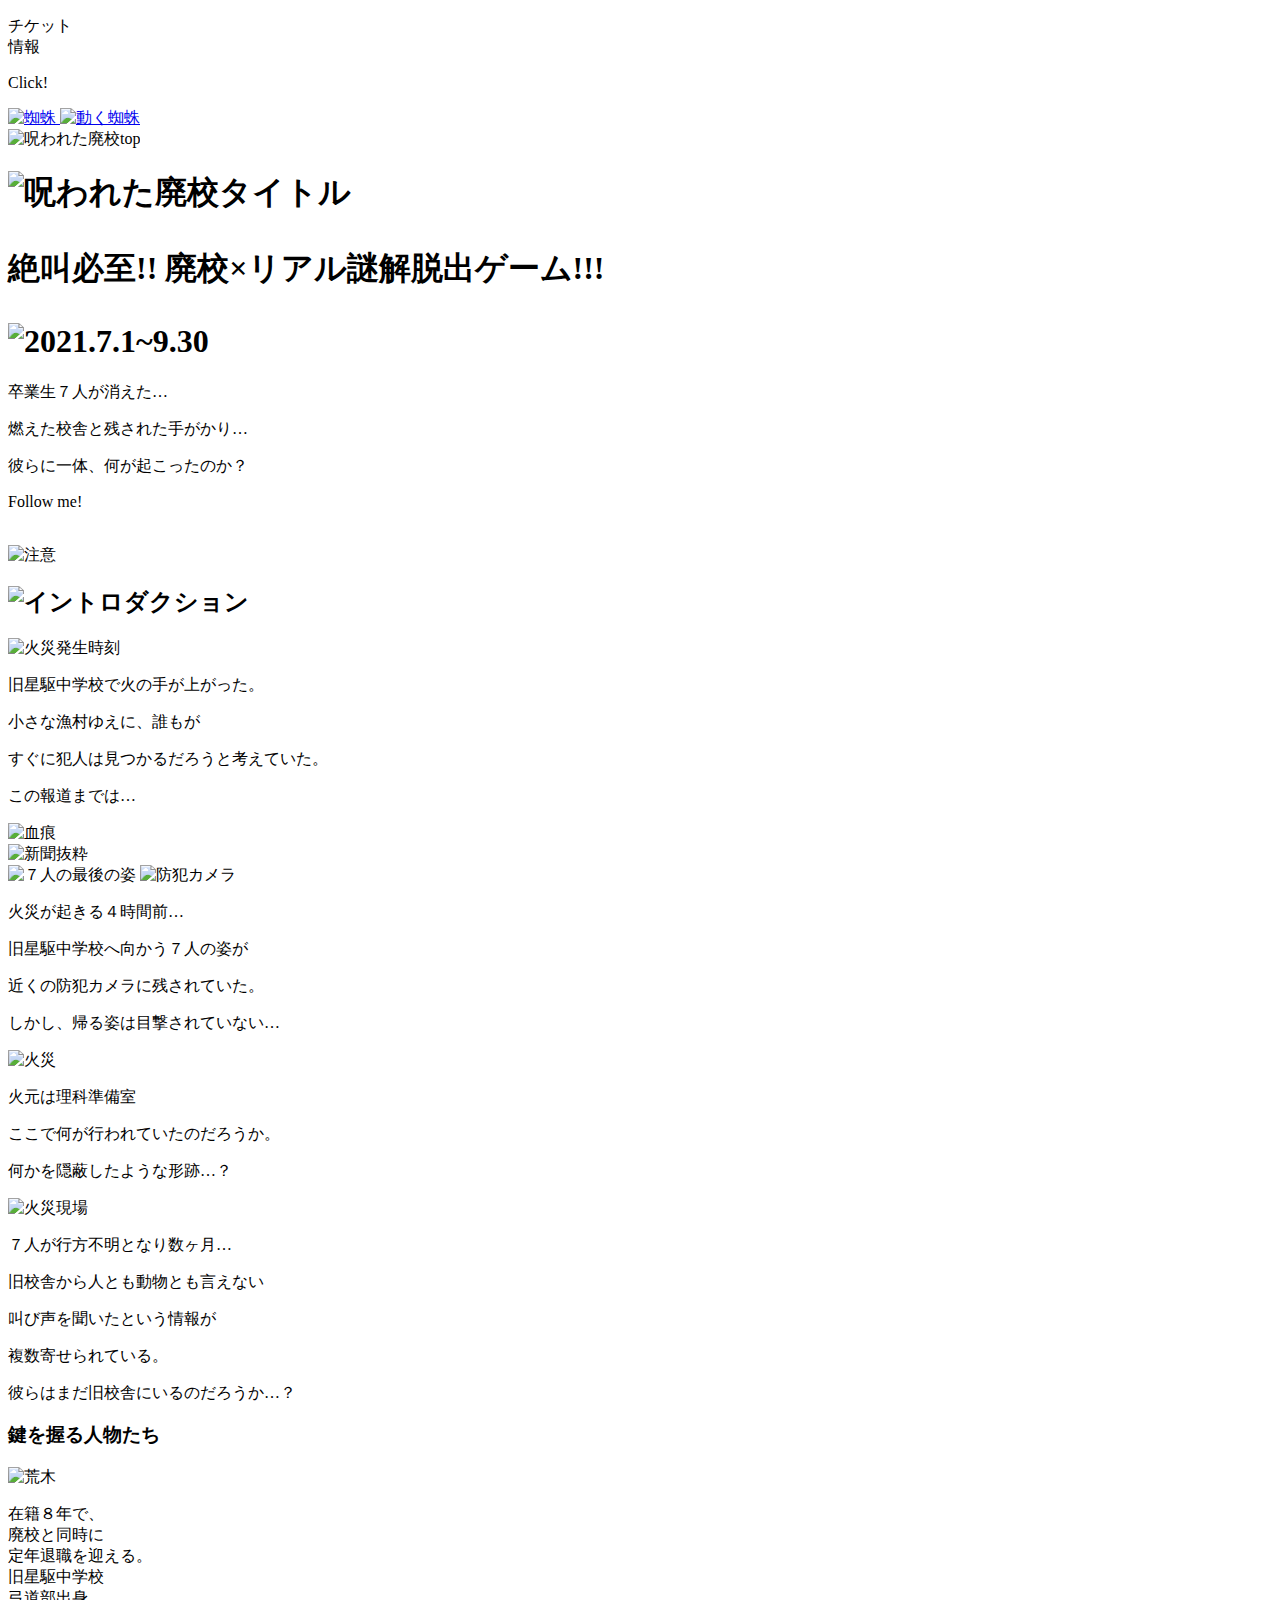
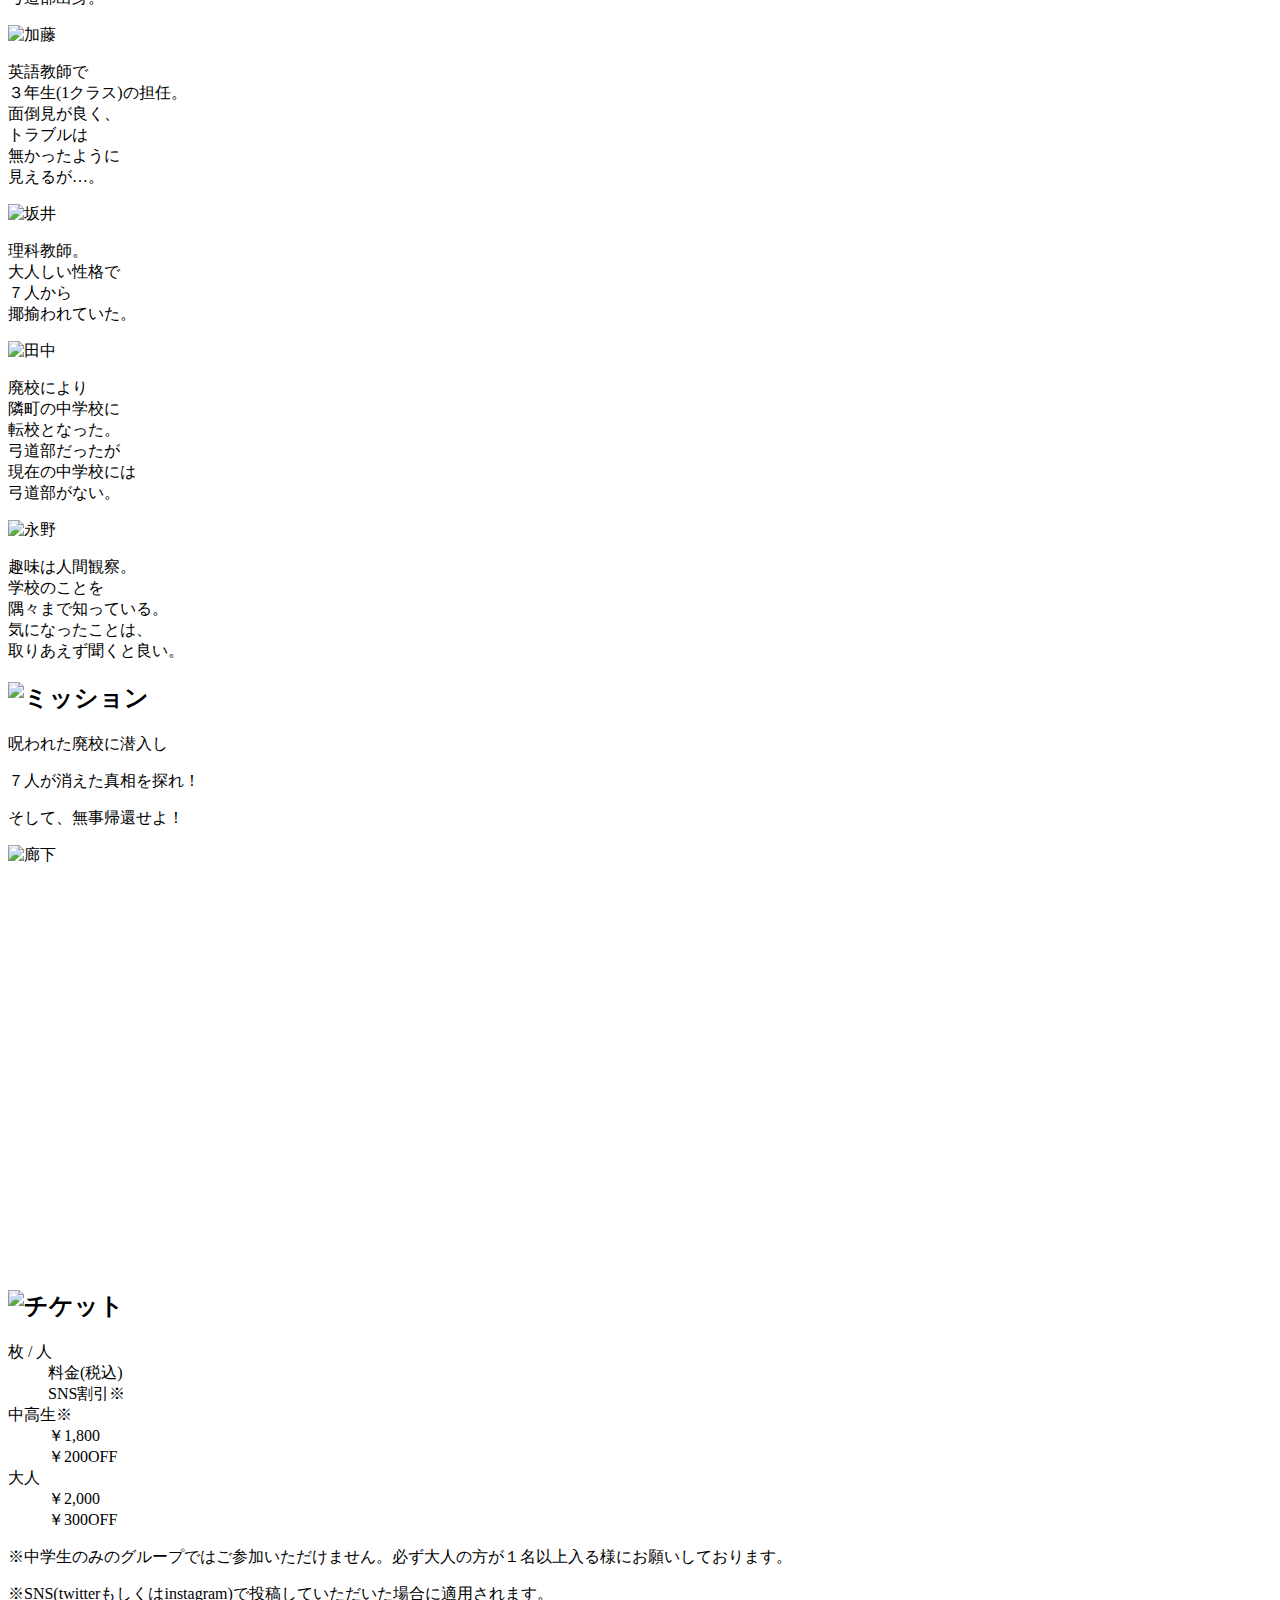
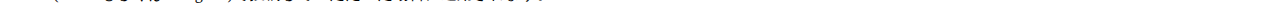
==== index.html @ 369e840b "Create index.html" ====
<!DOCTYPE html>
<html lang="ja">
  <head>
    <meta charset="utf-8" />
    <title>呪われた廃校</title>
    <meta
      name="description"
      content="絶叫必至!! 廃校×リアル謎解脱出ゲーム!!!『呪われた廃校』"
    />
    <meta name="viewport" content="width=device-width, initial-scale=1" />
    <link rel="shortcut icon" href="img/norohai_favicon.png">
    <link rel="stylesheet" href="stylesheet.css" />
    <link rel="preconnect" href="https://fonts.googleapis.com">
    <link rel="preconnect" href="https://fonts.gstatic.com" crossorigin>
    <link href="https://fonts.googleapis.com/css2?family=New+Tegomin&display=swap" rel="stylesheet">
  </head>

  <body>
    <div class="spider_wrapper">
      <div class="spider_text">
        <p class="circle">チケット<br>情報</p>
        <p class="click">Click!</p>
      </div>
      <a href="#ticket" class="spider_btn">
        <img src="img/spider2.gif" class="spider_gif1" alt="蜘蛛">
        <img src="img/spider.gif" class="spider_gif2" alt="動く蜘蛛">
      </a>
    </div>

    <header>
      <img src="img/school.png" alt="呪われた廃校top">
      <div class="header_wrapper">
        <div class="title_wrapper">
          <h1 class="title">
          <img src="img/title@2x.png" alt="呪われた廃校タイトル">
          <p class="copy">絶叫必至!! 廃校×リアル謎解脱出ゲーム!!!</p>
          <img class="date_and_time" src="img/nichiji.png" alt="2021.7.1~9.30">
          </h1>
          <div class="subcopy_wrapper">
            <p class="vertical header_p header_p1"><span class="vw20">卒</span>業生<span class="vw20 buruburu">７人</span>が消えた…</p>
            <p class="vertical header_p header_p2"><span class="vw20">燃</span>えた<span class="buruburu">校舎</span>と残された<span class="vw20 buruburu">手</span><span class="buruburu_yoko">がかり…</span></p>
            <p class="vertical header_p header_p3">彼らに<span class="vw20">一体</span>、<span class="buruburu">何</span>が<span class="vw20">起</span>こったのか？</p>
          </div>
        </div>
        <div class="nav_sns">
          <p class="vertical">Follow me!</p>
          <a href="#"><img class="sns_icon" src="img/insta_gray.png" alt=""></a>
          <a href="#"><img class="sns_icon" s src="img/Plan de travail 1.png" alt=""></a>
        </div>
      </div>
    </header>

    <section>
        <div class="introduction">
          <img class="attention" src="img/attention.png" alt="注意">
          <h2><img src="img/introduction.png" alt="イントロダクション"></h2>
          
          <div class="introduction_inner">
            <img class="time" src="img/jikoku.png" alt="火災発生時刻">
            <p class="vertical intro_p intro_p1 red">旧星駆中学校で火の手が上がった。</p>
            <p class="vertical intro_p intro_p2 red">小さな漁村ゆえに、誰もが</p>
            <p class="vertical intro_p intro_p3 red">すぐに犯人は見つかるだろうと考えていた。</p>
            <p class="vertical intro_p intro_p4 red">この報道までは…</p>
            <img class="blood" src="img/chi.png" alt="血痕">
          </div>

          <img class="newspaper" src="img/shinbun.png" alt="新聞抜粋">

          <div class="introduction_inner2">
            <div class="camera">
              <div  class="camera_img">
                <img class="camera1" src="img/kage.png" alt="７人の最後の姿">
                <img class="camera2" src="img/camera.png" alt="防犯カメラ">
              </div>
              <div class="camera_text">
                <p class="vertical intro_2p intro2_p1 red">火災が起きる４時間前…</p>
                <p class="vertical intro_2p intro2_p2 red">旧星駆中学校へ向かう７人の姿が</p>
                <p class="vertical intro_2p intro2_p3 red">近くの防犯カメラに残されていた。</p>
                <p class="vertical intro_2p intro2_p4 red">しかし、帰る姿は目撃されていない…</p>
              </div>
            </div>

            <div class="kasai">
              <img src="img/kasai.png" alt="火災">
              <div class="kasai_text">
                <p class="vertical intro_2p intro3_p1 red">火元は理科準備室</p>
                <p class="vertical intro_2p intro3_p2 red">ここで何が行われていたのだろうか。</p>
                <p class="vertical intro_2p intro3_p3 red">何かを隠蔽したような形跡…？</p>
              </div>
            </div>

            <div class="kasaigenba">
              <img src="img/kasaigenba.png" alt="火災現場">
              <div class="kasaigenba_text">
                <p class="vertical intro_2p intro4_p1 red">７人が行方不明となり数ヶ月…</p>
                <p class="vertical intro_2p intro4_p2 red">旧校舎から人とも動物とも言えない</p>
                <p class="vertical intro_2p intro4_p3 red">叫び声を聞いたという情報が</p>
                <p class="vertical intro_2p intro4_p4 red">複数寄せられている。</p>
                <p class="vertical intro_2p intro4_p5 red">彼らはまだ旧校舎にいるのだろうか…？</p>
              </div>
            </div>
          </div>

          <article class="key_parson_wrapper">
            <h3 class="key_parson red">鍵を握る人物たち</h3>
            <div class="card_wrapper">
              <div class="card card1">
                <img class="card_img" src="img/araki.jpg" alt="荒木">
                <p class="card_text red">在籍８年で、<br>廃校と同時に<br>定年退職を迎える。<br>旧星駆中学校<br>弓道部出身。</p>
              </div>
              <div class="card card2">
                <img class="card_img" src="img/kato.jpg" alt="加藤">
                <p class="card_text red">英語教師で<br>３年生(1クラス)の担任。<br>面倒見が良く、<br>トラブルは<br>無かったように<br>見えるが…。</p>
              </div>
              <div class="card card3">
                <img class="card_img" src="img/sakai.jpg" alt="坂井">
                <p class="card_text red">理科教師。<br>大人しい性格で<br>７人から<br>揶揄われていた。</p>
              </div>
              <div class="card card4">
                <img class="card_img" src="img/tanaka.jpg" alt="田中">
                <p class="card_text red">廃校により<br>隣町の中学校に<br>転校となった。<br>弓道部だったが<br>現在の中学校には<br>弓道部がない。</p>
              </div>
              <div class="card card5">
                <img class="card_img" src="img/nagano.jpg" alt="永野">
                <p class="card_text red">趣味は人間観察。<br>学校のことを<br>隅々まで知っている。<br>気になったことは、<br>取りあえず聞くと良い。</p>
              </div>
            </div>
          </article>

          <div class="mission">
            <h2><img src="img/mission.png" alt="ミッション"></h2>
            <p class="red">呪われた廃校に潜入し</p>
            <p class="red">７人が消えた真相を探れ！</p>
            <p class="red">そして、無事帰還せよ！</p>
            <img class="rouka" src="img/rouka.png" alt="廊下">
          </div>

          <iframe src="https://www.google.com/maps/embed?pb=!1m18!1m12!1m3!1d6033.903226254448!2d141.10426189977196!3d40.87293606685257!2m3!1f0!2f0!3f0!3m2!1i1024!2i768!4f13.1!3m3!1m2!1s0x5f9b7ef751597a4d%3A0x22c86ed36bd58a25!2z44CSMDM5LTMxNzIg6Z2S5qOu55yM5LiK5YyX6YOh6YeO6L665Zyw55S66bOl5LqV5bmz!5e0!3m2!1sja!2sjp!4v1629980267551!5m2!1sja!2sjp" width="1980" height="400" style="border:0;" allowfullscreen="" loading="lazy"></iframe>

          <div id="ticket">
            <h2><img src="img/ticket.png" alt="チケット"></h2>
            <dl>
              <dt>枚 / 人</dt>
              <dd>料金<span class="small_text">(税込)</span></dd>
              <dd>SNS割引<span class="small_text">※</span></dd>
              <dt>中高生<span class="small_text">※</span></dt>
              <dd>￥1,800</dd>
              <dd>￥200<span class="red">OFF</span></dd>
              <dt>大人</dt>
              <dd>￥2,000</dd>
              <dd>￥300<span class="red">OFF</span></dd>
            </dl>
            <p>※中学生のみのグループではご参加いただけません。必ず大人の方が１名以上入る様にお願いしております。</p>
            <p>※SNS(twitterもしくはinstagram)で投稿していただいた場合に適用されます。</p>

            <a href="#" class="btn"></a>

          </div>


        </div>
    </section>

  </body>

  <!-- 音声ファイルの読み込み 9〜10行目にURLを指定 -->
  <audio class="sound-file" preload="auto">
    <source src="kasakasa.mp3" type="audio/mp3" />
    <source src="http://〜.wav" type="audio/wav" />
  </audio>

  <script type="text/javascript" src="audio.js"></script>

</html>
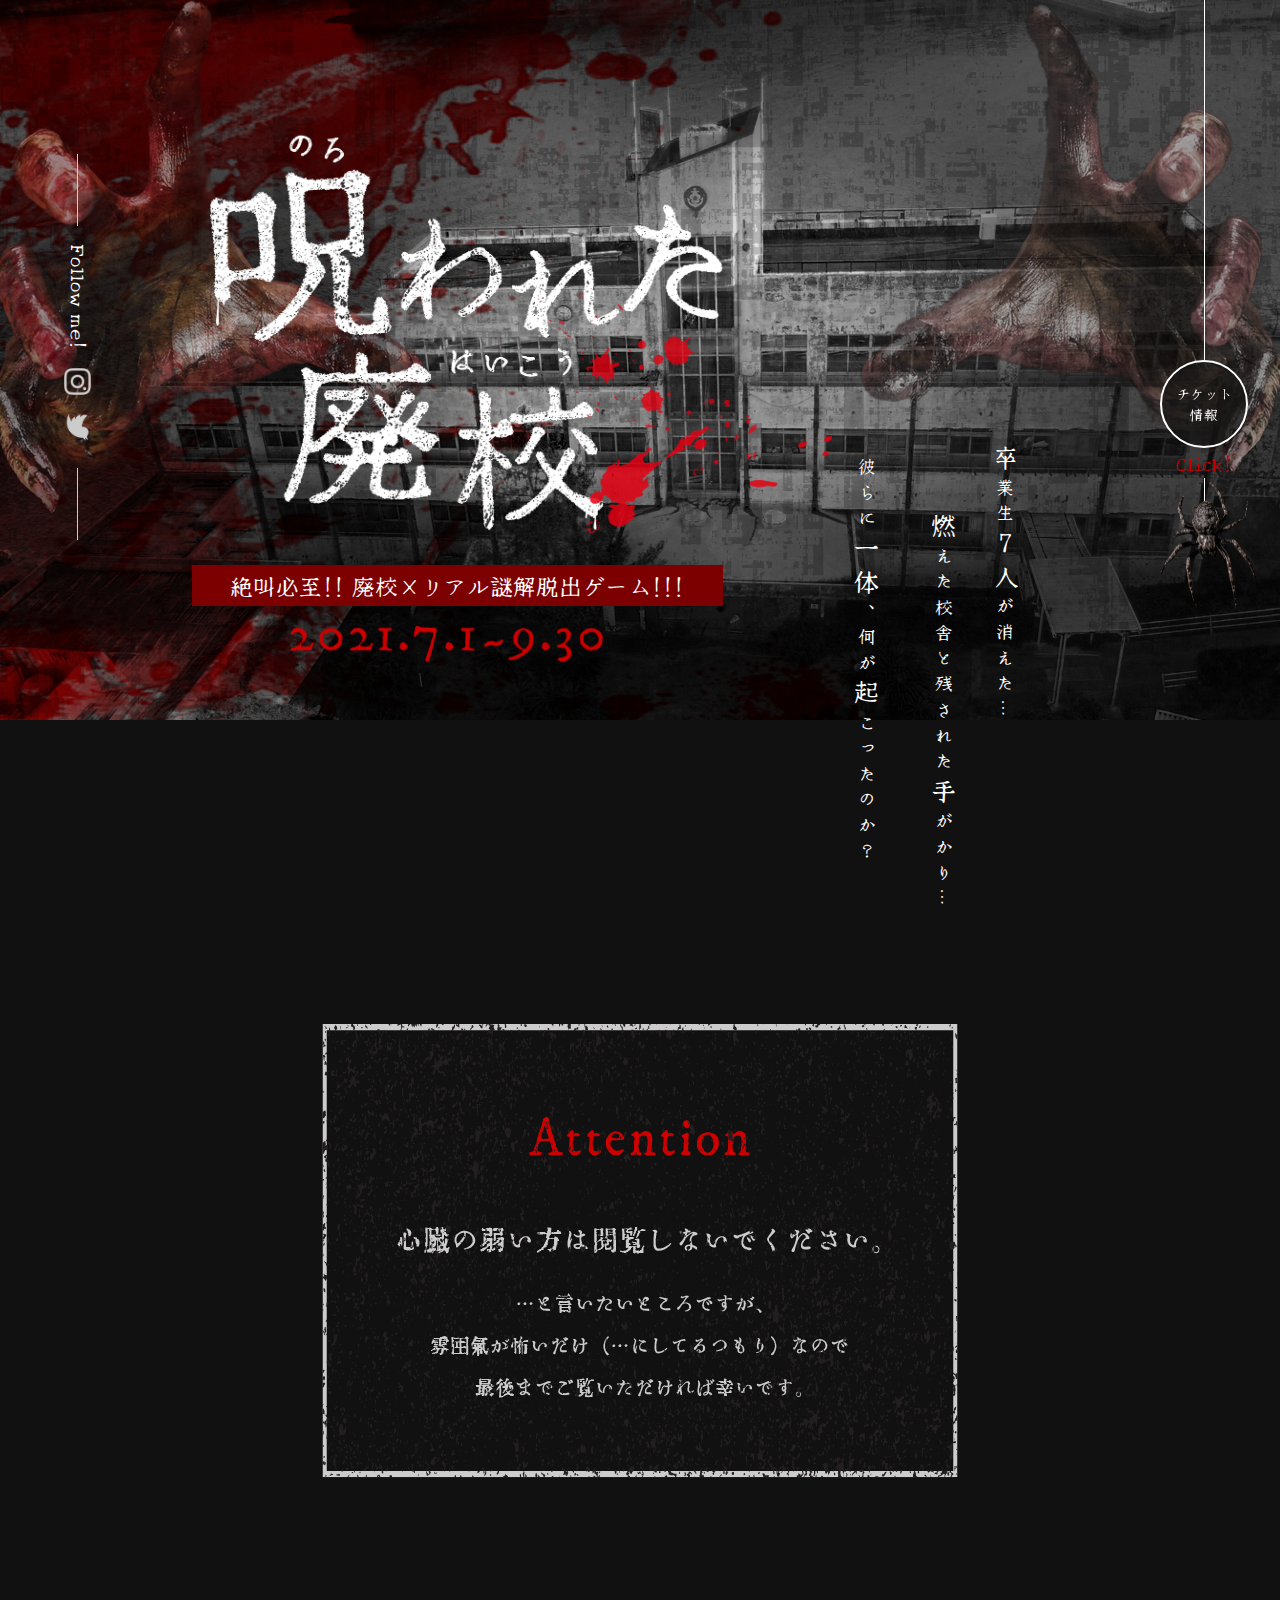
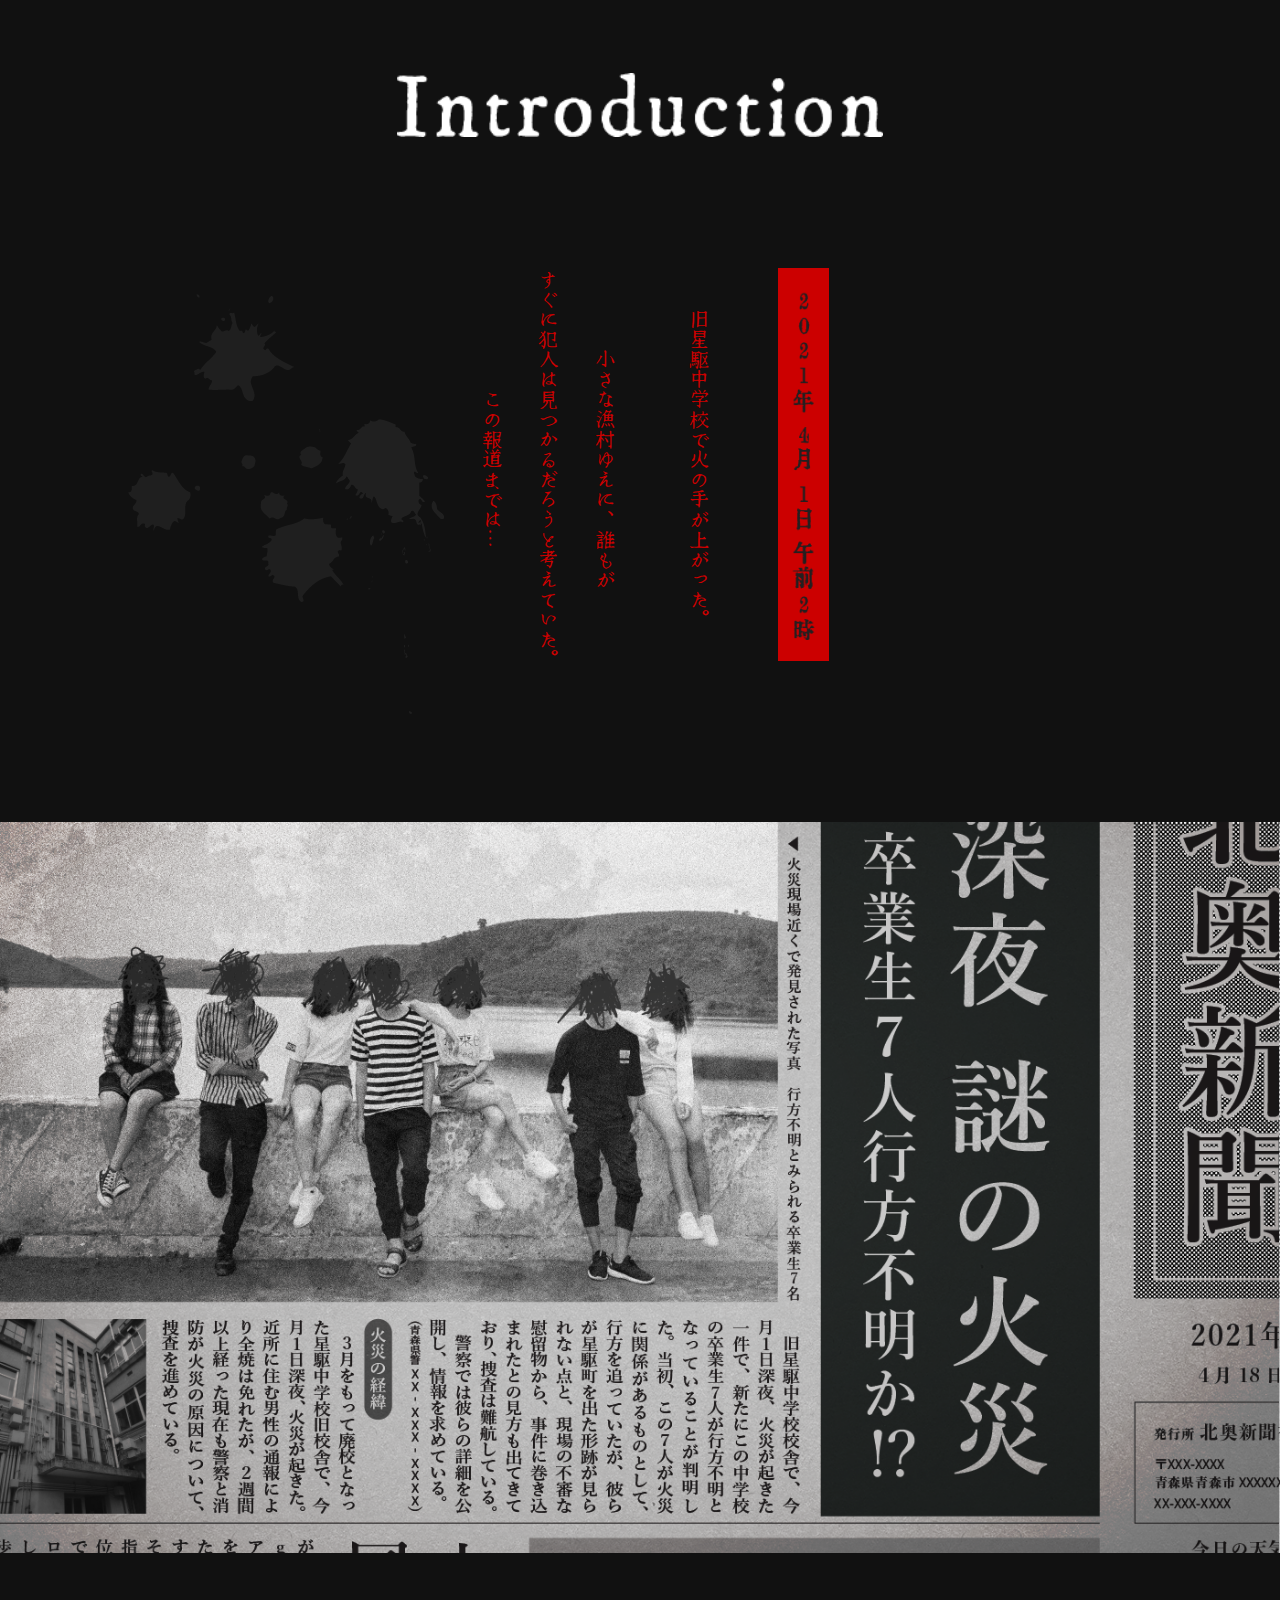
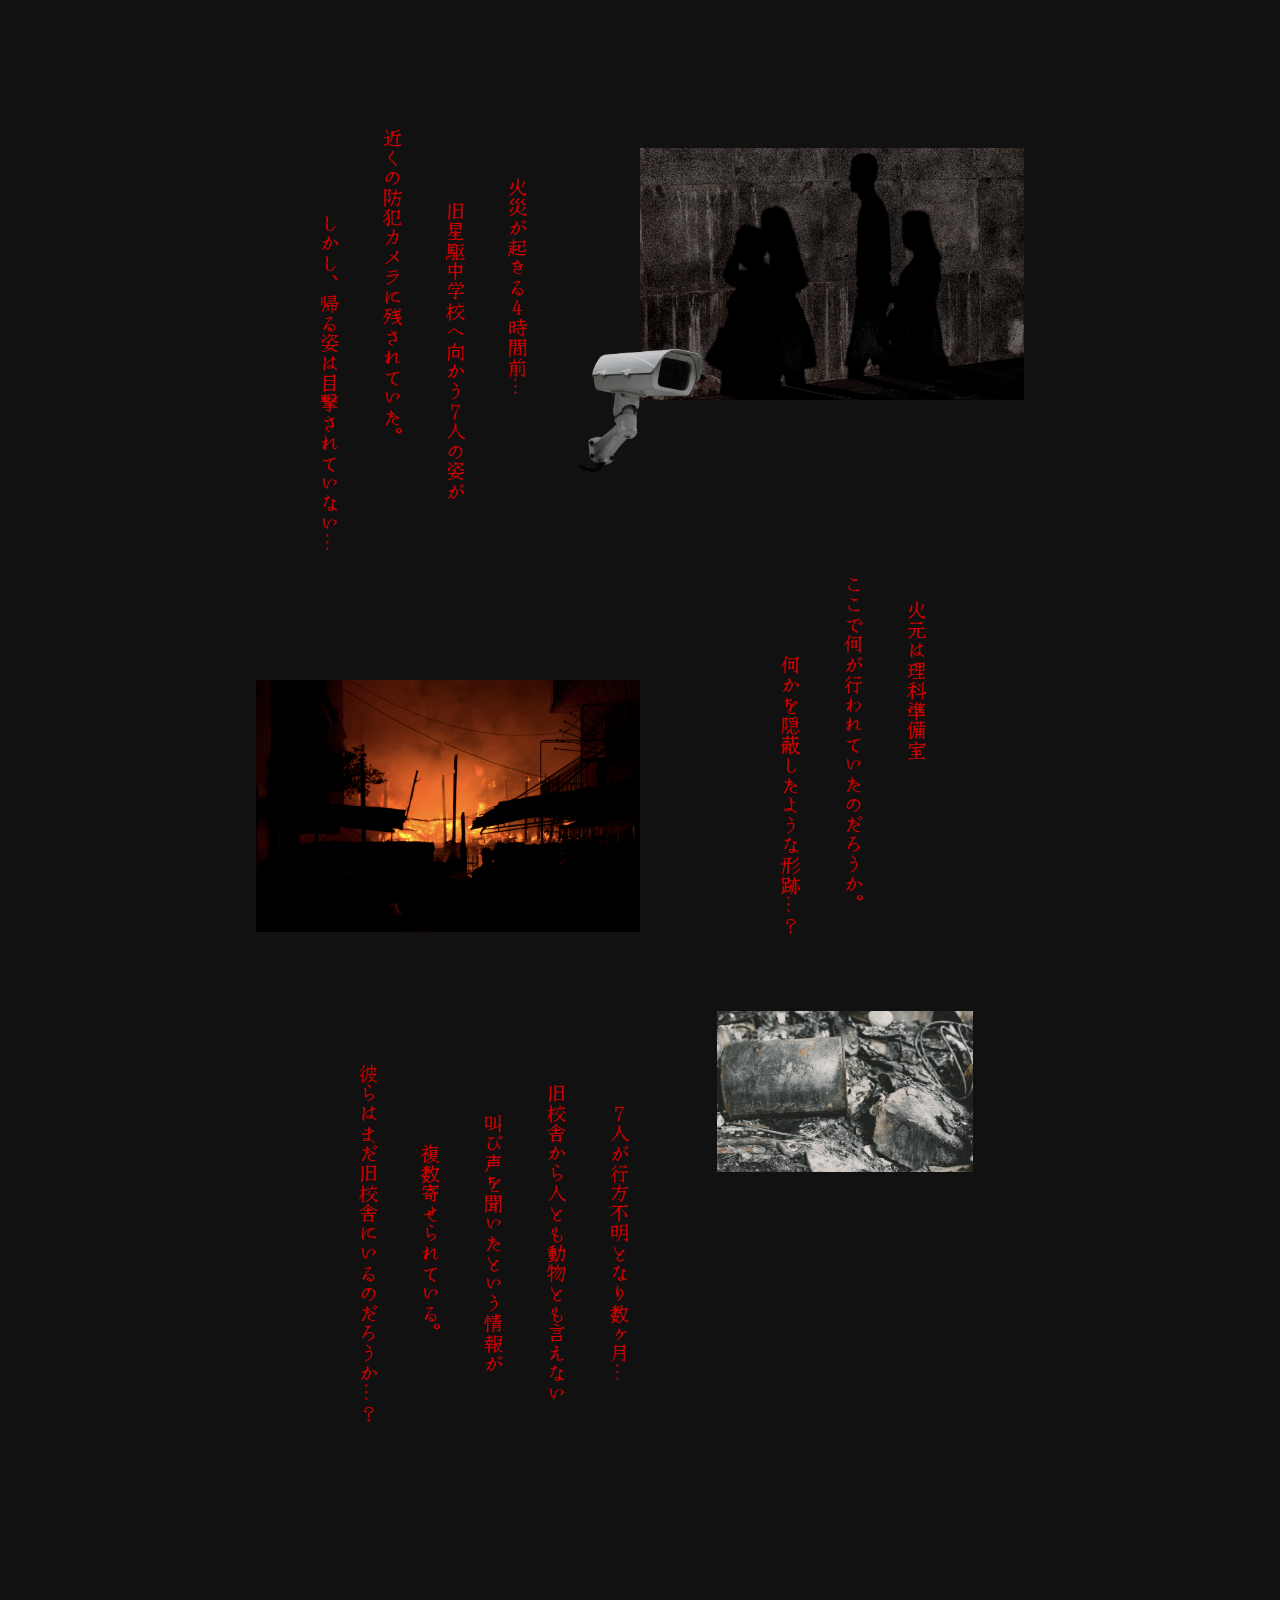
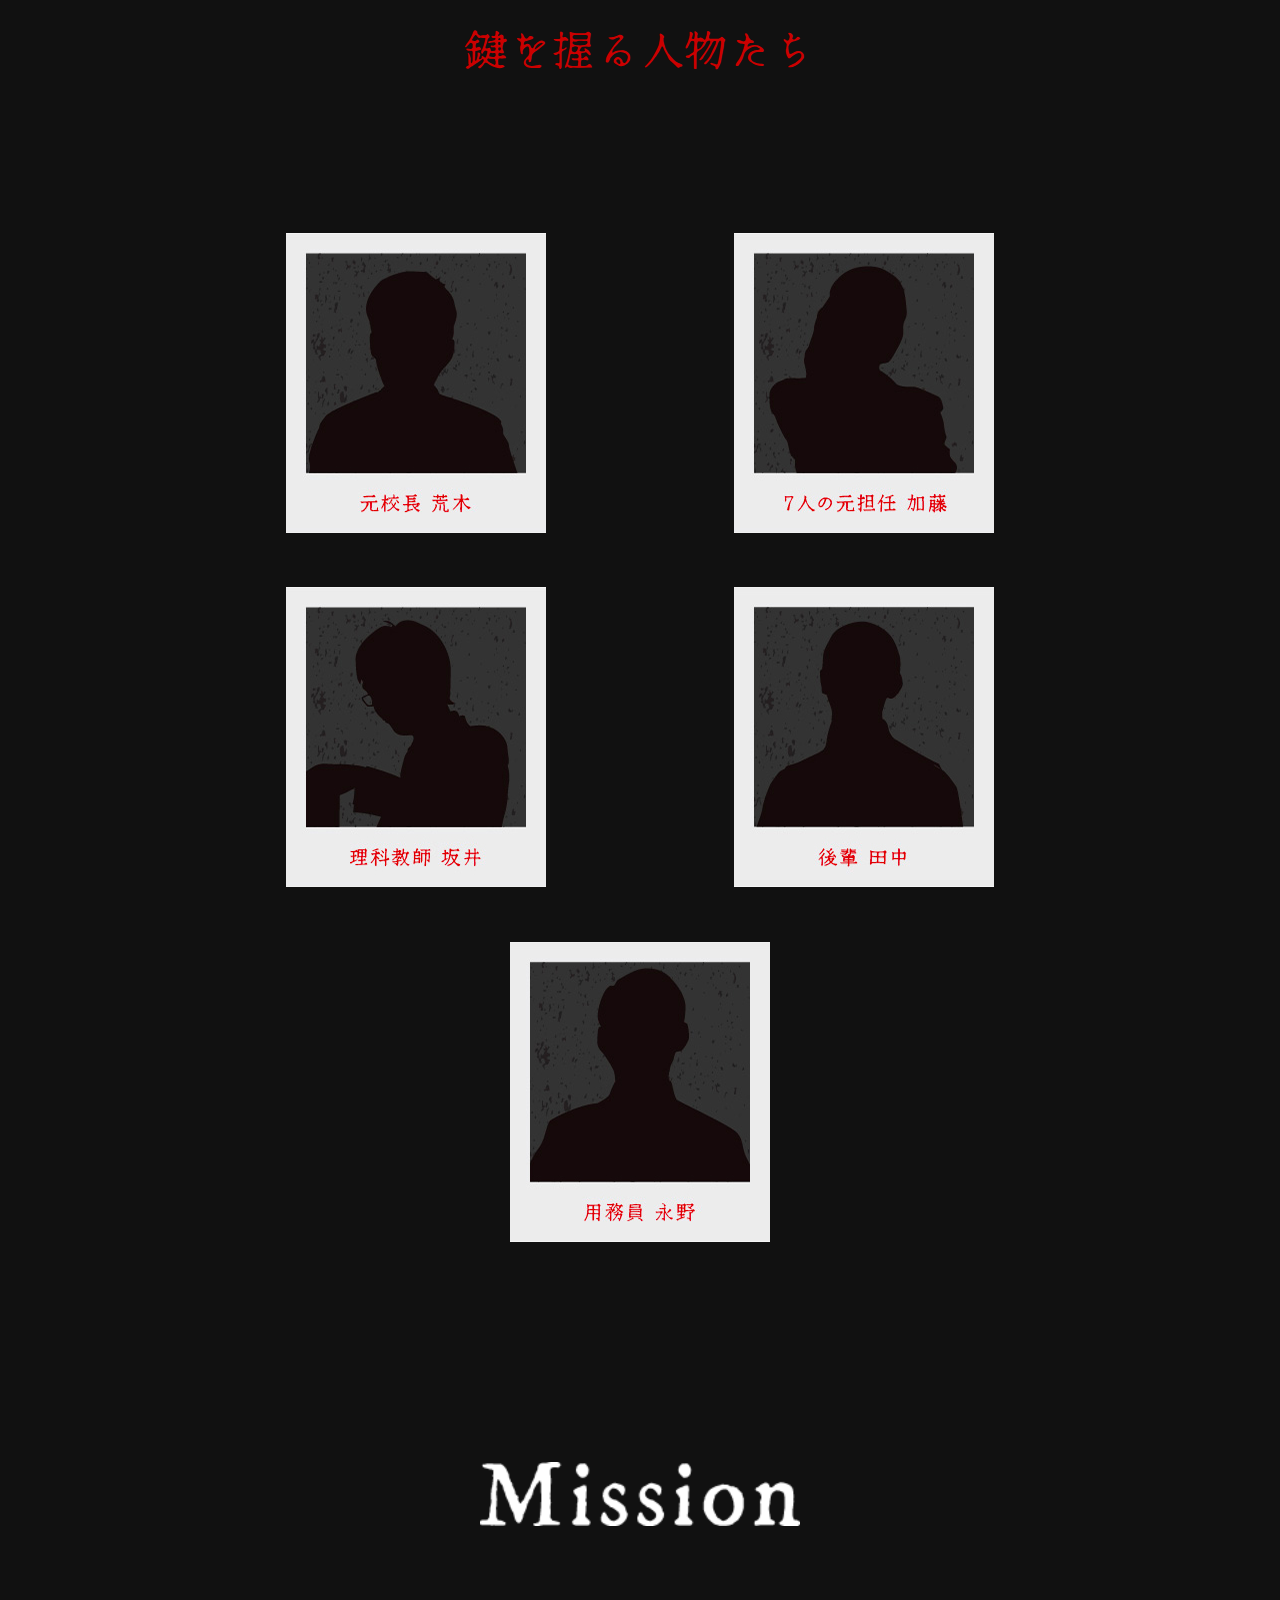
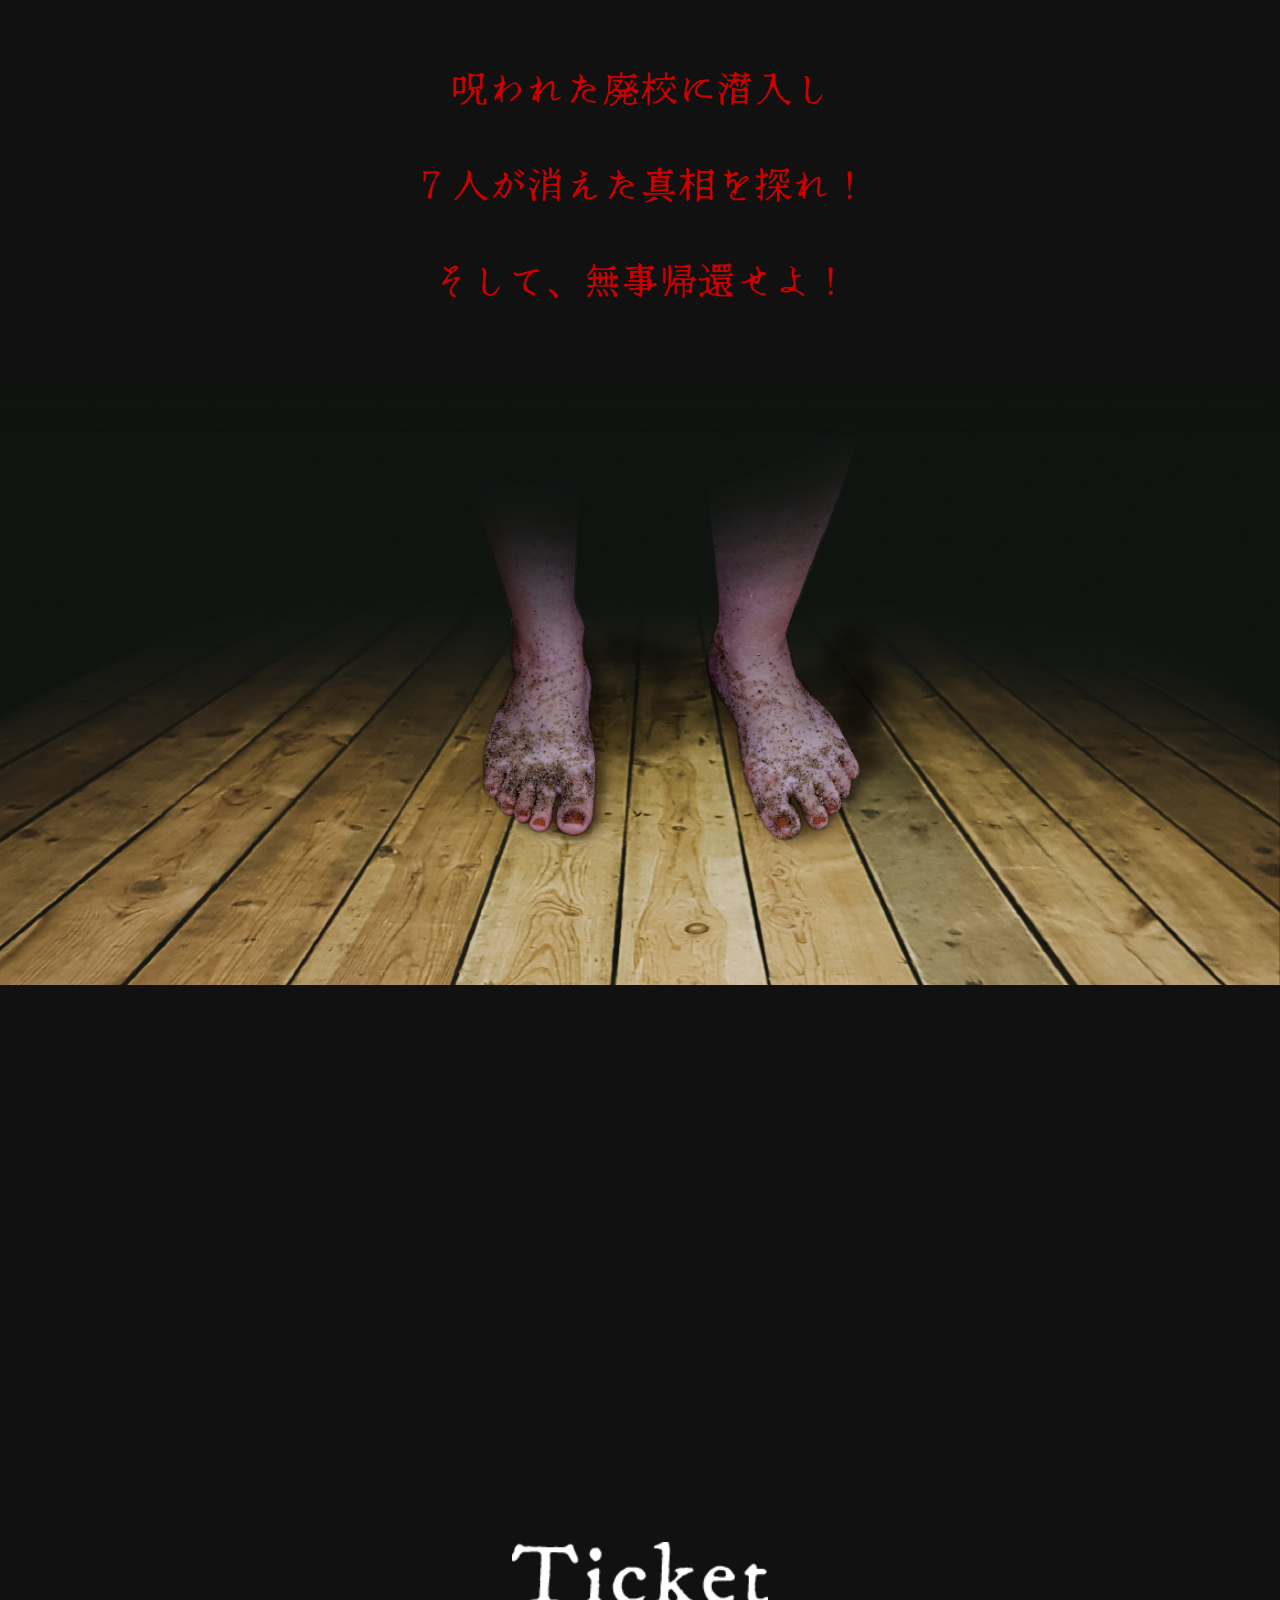
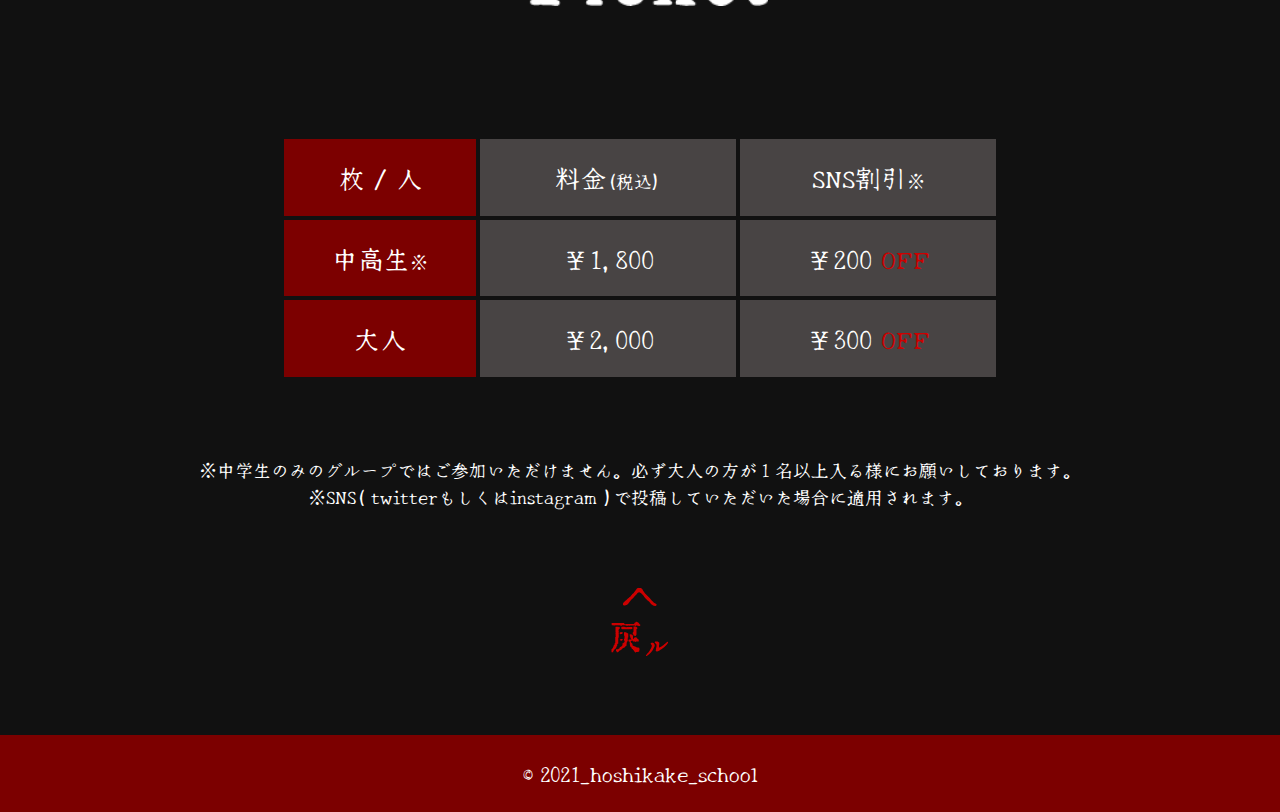
==== commit 678e94ef: "Add files via upload" ====
--- a/index.html
+++ b/index.html
@@ -139,36 +139,37 @@
 
           <div id="ticket">
             <h2><img src="img/ticket.png" alt="チケット"></h2>
-            <dl>
+            <dl class="entrance_fee list">
               <dt>枚 / 人</dt>
               <dd>料金<span class="small_text">(税込)</span></dd>
               <dd>SNS割引<span class="small_text">※</span></dd>
+            </dl>
+            <dl class="student list">
               <dt>中高生<span class="small_text">※</span></dt>
               <dd>￥1,800</dd>
-              <dd>￥200<span class="red">OFF</span></dd>
+              <dd>￥200<span class="red"> OFF</span></dd>
+            </dl>
+            <dl class="adult list">
               <dt>大人</dt>
               <dd>￥2,000</dd>
-              <dd>￥300<span class="red">OFF</span></dd>
+              <dd>￥300<span class="red"> OFF</span></dd>
             </dl>
             <p>※中学生のみのグループではご参加いただけません。必ず大人の方が１名以上入る様にお願いしております。</p>
-            <p>※SNS(twitterもしくはinstagram)で投稿していただいた場合に適用されます。</p>
+            <p>※SNS( twitterもしくはinstagram )で投稿していただいた場合に適用されます。</p>
 
-            <a href="#" class="btn"></a>
+            <a href="#" class="btn_top"><img src="img/modoru.png" alt="戻る"></a>
 
           </div>
-
-
         </div>
     </section>
 
+    <footer>
+      <div class="footer_inner">
+        <p>&copy; 2021_hoshikake_school</p>
+      </div>
+    </footer>
+
   </body>
 
-  <!-- 音声ファイルの読み込み 9〜10行目にURLを指定 -->
-  <audio class="sound-file" preload="auto">
-    <source src="kasakasa.mp3" type="audio/mp3" />
-    <source src="http://〜.wav" type="audio/wav" />
-  </audio>
-
-  <script type="text/javascript" src="audio.js"></script>
 
 </html>
--- a/stylesheet.css
+++ b/stylesheet.css
@@ -0,0 +1,600 @@
+@charset "UTF-8";
+
+/*リセットCSS*/
+/* http://meyerweb.com/eric/tools/css/reset/ 
+v2.0 | 20110126
+License: none (public domain)
+*/
+
+html, body, div, span, applet, object, iframe,
+h1, h2, h3, h4, h5, h6, p, blockquote, pre,
+a, abbr, acronym, address, big, cite, code,
+del, dfn, em, img, ins, kbd, q, s, samp,
+small, strike, strong, sub, sup, tt, var,
+b, u, i, center,
+dl, dt, dd, ol, ul, li,
+fieldset, form, label, legend,
+table, caption, tbody, tfoot, thead, tr, th, td,
+article, aside, canvas, details, embed, 
+figure, figcaption, footer, header, hgroup, 
+menu, nav, output, ruby, section, summary,
+time, mark, audio, video {
+    margin: 0;
+    padding: 0;
+    border: 0;
+    font: inherit;
+    vertical-align: baseline;
+}
+/* HTML5 display-role reset for older browsers */
+article, aside, details, figcaption, figure, 
+footer, header, hgroup, menu, nav, section {
+	display: block;
+}
+body {
+    line-height: 1;
+}
+ol, ul {
+    list-style: none;
+}
+a:link,a:visited,a:hover,a:active {  
+    text-decoration: none;   
+}  
+blockquote, q {
+    quotes: none;
+}
+blockquote:before, blockquote:after,
+q:before, q:after {
+    content: '';
+    content: none;
+}
+table {
+    border-collapse: collapse;
+    border-spacing: 0;
+}
+
+/*----------------------------------------------------------*/
+
+/*pc_sp共通css*/
+
+html {
+    font-size: 62.5%; 
+    scroll-behavior: smooth;                    /*フォントサイズを1rem=10pxに*/
+}    
+
+body {
+    background-color: #111111;          /*背景を#111111*/
+    color:  #FFFFFF;                       /*文字色を#FFFFFF*/
+    font-family:  'New Tegomin',Arial,Verdana,sans-serif;
+    line-height: 1.5;                     /*行の高さ指定,数値のみ*/
+    text-decoration: none;                /*下線等無し*/
+}
+
+h3 {
+    font-size: 1.8rem;
+}
+
+p{
+    font-size: 2rem;
+    color: #FFFFFF;
+}
+
+.vertical {
+    -ms-writing-mode: tb-rl;
+    writing-mode: vertical-rl;
+}
+
+.red {
+    color:#CC0000;
+}
+
+.header_wrapper {
+    width:100%;
+    max-width: 960px;
+    padding: 0 6%;
+    margin: 0 auto;
+    text-align: center;
+    }                                    /*横幅の設定*/
+
+.spider_wrapper {
+    display: flex;
+    flex-direction: column;
+    align-items: center;
+    position: fixed;
+    top: 0;
+    left: calc(100vw - 12rem);
+    z-index: 10;
+}
+
+.spider_text::before {
+    content:"";
+    display: block;
+    background-color:#FFFFFF;
+    width: 1px;
+    height: 40vh;
+    margin: 0 auto;
+}
+
+.spider_text::after {
+    content:"";
+    display: block;
+    background-color:#FFFFFF;
+    width: 1px;
+    height: 50px;
+    margin: 0 auto;
+}
+
+.circle {
+    width: 6rem;
+    height: 6rem;
+    padding: 1.2rem;
+    font-size: 1.4rem;
+    display: table-cell;
+    vertical-align: middle;
+    text-align: center;
+    color: #FFFFFF;
+    background-color:rgba(18,18,18,0.7);
+    border: 2px solid #FFFFFF;
+    border-radius: 6rem;
+}
+
+.click {
+    color: #CC0000;
+    text-align: center;
+}
+
+.spider_btn {
+    position: relative;
+    cursor: pointer;
+}
+
+.spider_btn img{
+    position: absolute;
+    width: 10rem;
+	top: -50px;
+    left: -4.5rem;
+}
+
+.spider_btn img:first-child:hover {
+	opacity: 0;
+}
+
+.spider_btn img:nth-of-type(2) {
+	opacity: 0;
+}
+
+.spider_btn img:nth-of-type(2):hover {
+	opacity: 1;
+}        
+
+
+.buruburu {
+    display: inline-block;
+    animation: hurueru .1s  infinite;
+}
+
+@keyframes hurueru {
+    0% {transform: translate(0px, 0px) rotateZ(0deg)}
+    25% {transform: translate(2px, 2px) rotateZ(1deg)}
+    50% {transform: translate(0px, 2px) rotateZ(0deg)}
+    75% {transform: translate(2px, 0px) rotateZ(-1deg)}
+    100% {transform: translate(0px, 0px) rotateZ(0deg)}
+}
+
+.buruburu_yoko {
+    display: inline-block;
+    animation: hurueru .1s  infinite;
+}
+
+@keyframes hurueru {
+    0% {transform: translate(0px, 0px) rotateZ(0deg)}
+    25% {transform: translate(2px, 2px) rotateZ(1deg)}
+    50% {transform: translate(2px, 0px) rotateZ(0deg)}
+    75% {transform: translate(0px, 2px) rotateZ(-1deg)}
+    100% {transform: translate(0px, 0px) rotateZ(0deg)}
+}
+
+/*----------------------------------------------------------*/
+
+/*header*/
+
+header {
+    height: 80vw;
+    position: relative;
+}
+
+header img{
+    width: 100%;
+    object-fit: cover;
+}
+
+.title_wrapper{
+    position: absolute;
+    top: 10vw;
+    left: 15%;
+    width: 50vw;
+}
+
+.title{
+    width: 100%;
+}
+
+.copy {
+    background-color: #7C0000;
+    padding: 0.3rem;
+    width: 41vw;
+    font-size: 1.8vw;
+}
+
+.date_and_time {
+    width: 25vw;
+    padding-right: 10vw;
+}
+
+.nav_sns {
+    position: absolute;
+    top: 15%;
+    left: 5%;
+    width: 3vh;
+}
+
+.nav_sns::before {
+    content: "";
+    display: block;
+    background-color: #CCCCCC;
+    width: 1px;
+    height: 8vh;
+    margin: 0 auto 2vh auto;
+}
+
+.nav_sns::after {
+    content: "";
+    display: block;
+    background-color: #CCCCCC;
+    width: 1px;
+    height: 8vh;
+    margin: 2vh auto 0 auto;
+}
+
+.nav_sns p{
+    margin-bottom: 1vh;
+}
+
+.sns_icon {
+    transform: rotate(90deg);
+    margin: 1vh 0;
+}
+
+.subcopy_wrapper {
+    position: absolute;
+    top: 20vw;
+    right: -30%;
+    width: 15vw;
+    display: flex;
+    flex-direction: row-reverse;
+}
+
+.header_p {
+    margin-left: 1.8vw;
+    font-size: 1.4vw;
+    letter-spacing: 0.6vw;
+}
+
+.vw20 {
+    font-size: 2vw;
+}
+
+.header_p1 {
+    margin-top: -10vw;
+}
+
+.header_p2 {
+    margin-top: 10vw;
+    margin-left: 3vw;
+}
+
+.header_p3 {
+    margin-top: 2vw;
+}
+
+/*----------------------------------------------------------*/
+
+/*section*/
+
+section {
+    margin: 0 auto;
+    text-align: center;
+}
+
+.attention {
+    margin-bottom: 15vw;
+    max-width: 50vw;
+}
+
+.introduction h2 {
+    margin-bottom: 10vw;
+}
+
+.introduction h2 img{
+    height: 5vw;
+}
+
+.introduction_inner {
+    position: relative;
+    display: flex;
+    flex-direction: row-reverse;
+    justify-content: center;
+    margin-bottom: 12vw;
+}
+
+.time {
+    margin-left: 5vw;
+    width: 4vw;
+    height: 100%;
+}
+
+.intro_p {
+    margin-left: 2vw;
+    font-size: 1.6vw;
+}
+
+.intro_p1 {
+    margin-left: 5vw;
+}
+
+.blood {
+    position: absolute;
+    top: 2vw;
+    left: 10vw;
+    z-index: -1;
+}
+
+.newspaper {
+    object-fit: cover;
+    width: 100%;
+    margin-bottom: 15vw;
+}
+
+.introduction_inner2 {
+    width: 60vw;
+    margin: 0 auto;
+}
+
+.camera {
+    display: flex;
+    flex-direction: row-reverse;
+    margin: 0 auto;
+    justify-content:space-between;
+    margin-bottom: 10vw;
+}
+
+.camera_img {
+    position: relative;
+}
+
+.camera1 {
+    width:30vw;
+}
+.camera2 {
+    position: absolute;
+    bottom: 6vw;
+    left: -5vw;
+    width: 10vw;
+}
+
+.camera_text {
+    display: flex;
+    flex-direction: row-reverse;
+    margin: 0 2vw;
+}
+
+.intro_2p {
+    margin-left: 2.5vw;
+    font-size: 1.6vw;;
+}
+
+.intro2_p1 {
+    margin-top: -10vw;
+}
+
+.intro2_p3 {
+    margin-top: -10vw;
+}
+
+.intro2_p4 {
+    margin-top: 5vw;
+}
+
+.kasai {
+    display: flex;
+    justify-content: space-between;
+    margin: 0 auto;
+    margin-bottom: 10vw;
+}
+
+.kasai_text {
+    display: flex;
+    flex-direction: row-reverse;
+    margin: 0 8vw;
+    margin-top: -10vw;
+}
+
+.kasai img {
+    width:30vw;
+    height: 100%;
+}
+
+.intro3_p1 {
+    margin-top: -10vw;
+}
+
+.intro3_p3 {
+    margin-top: 8vw;
+}
+
+.kasaigenba {
+    display: flex;
+    flex-direction: row-reverse;
+    justify-content: space-between;
+    margin: 0 auto;
+    margin-bottom: 15vw;
+}
+
+.kasaigenba_text {
+    display: flex;
+    margin: 0 5vw;
+    flex-direction: row-reverse;
+}
+
+.kasaigenba img {
+    width:20vw;
+    height: 100%;
+    margin-top: -4vw;
+    margin-right: 4vw;
+}
+
+.key_parson_wrapper {
+    width: 70vw;
+    margin: 0 auto;
+}
+
+.key_parson {
+    font-size: 3.4vw;
+    margin-bottom: 10vw;
+}
+
+.key_parson::before {
+
+}
+
+.card_wrapper {
+    display: flex;
+    flex-wrap: wrap;
+    justify-content: space-around;
+    margin-bottom: 15vw;
+}
+
+.card {
+    position: relative;
+    margin-bottom: 4vw;
+    min-width: 100px;
+    margin: 2vw 2vw;
+}
+
+.card_img:hover{
+    opacity: 20%;
+}
+
+.card_text {
+    position: absolute;
+    top: 40%;
+    left: 40%;
+    width: 95%;
+    transform: translate(-40%, -40%);
+    -webkit-transform: translate(-40%, -40%);
+    -ms-transform: translate(-40%, -40%);
+    font-size: 2vw;
+    line-height: 1.7;
+    z-index: -1;
+}
+
+.card_text:hover{
+    z-index: 5;
+    opacity: 100%;
+}
+
+.mission p{
+    margin-bottom: 3vw;
+    font-size: 3vw;
+}
+
+.rouka {
+    width: 100%;
+    object-fit: cover;
+    vertical-align: bottom;
+}
+
+iframe {
+    width: 100%;
+    object-fit: cover;
+    filter:grayscale(90%);
+    -webkit-filter:grayscale(90%);
+    margin-bottom: 12vw;
+}
+
+#ticket {
+    width: 70vw;
+    margin: 0 auto;
+}
+
+.list {
+    display: flex;
+    flex-direction:row;
+    justify-content: center;
+}
+
+.list dt {
+    font-size: 2vw;
+    width: 15vw;
+    height: 6vw;
+    line-height: 3;
+    background-color: #7C0000;
+    border: 2px solid #111111;
+}
+
+.list dd {
+    font-size: 2vw;
+    width: 20vw;
+    height: 6vw;
+    line-height: 3;
+    background-color: #484444;
+    border: 2px solid #111111;
+}
+
+.adult {
+    margin-bottom: 6vw;
+}
+
+.small_text {
+    font-size: 1.4vw;
+}
+
+#ticket p {
+    font-size: 1.4vw;
+}
+
+.btn_top img{
+    margin: 6vw 0;
+}
+
+
+footer {
+    height: 6vw;
+    background-color: #7C0000;
+}
+
+.footer_inner{
+    display: flex;
+    justify-content: center;
+    align-items: center;
+}
+
+footer p {
+    display: inline-block;
+    font-size: 1.6vw;
+    color: #FFFFFF;
+    line-height: 6vw;
+}
+
+@media screen and (max-width: 559px) {
+    .spider_wrapper {
+        display: none;
+    }
+
+    .list dt {
+    line-height: 2.5;
+    }
+
+    .list dd {
+    line-height: 2.5;
+    }
+}